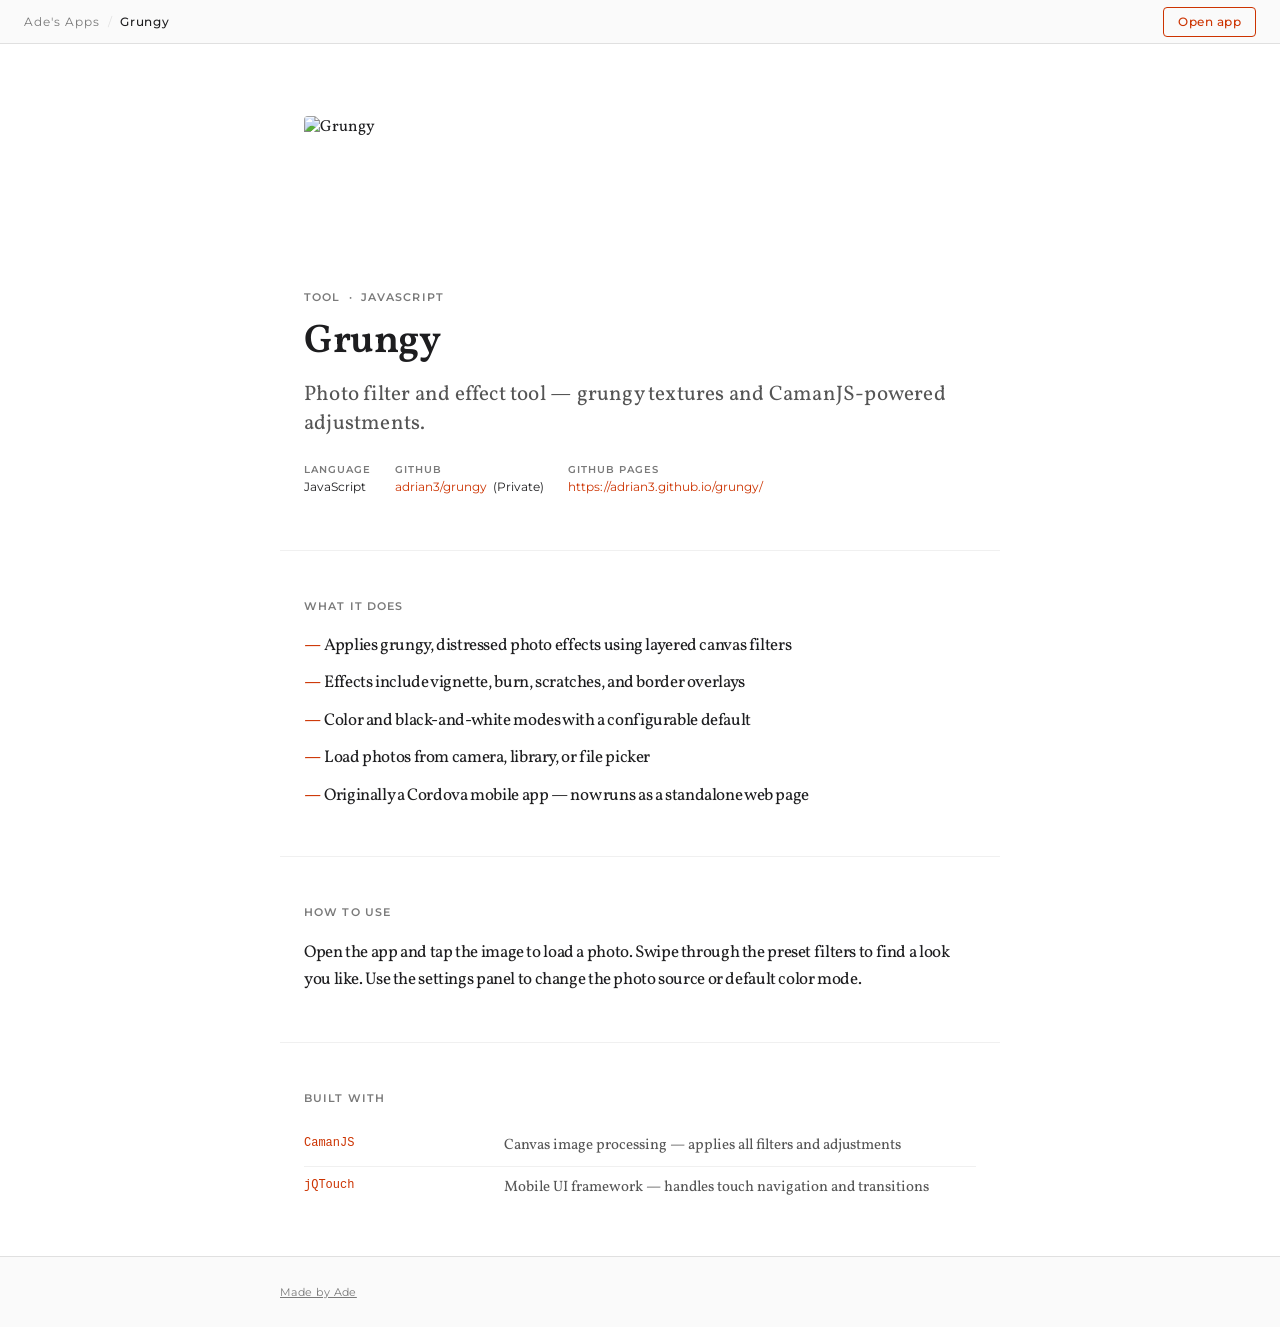
==== info.html @ d9878566 "Add info.html and images/icon.png Co-Authored-By: Claude Sonnet 4.6 <noreply@anthropic.com>" ====
<!DOCTYPE html>
<html lang="en">
<head>
  <meta charset="UTF-8">
  <meta name="viewport" content="width=device-width, initial-scale=1.0">
  <title>Grungy — Info</title>
  <link rel="preconnect" href="https://fonts.googleapis.com">
  <link rel="preconnect" href="https://fonts.gstatic.com" crossorigin>
  <link href="https://fonts.googleapis.com/css2?family=Vollkorn:ital,wght@0,400;0,600;1,400&family=Montserrat:wght@400;500;600&display=swap" rel="stylesheet">
  <style>
    *, *::before, *::after { box-sizing: border-box; }
    * { margin: 0; }

    :root {
      --primary:       #cc3300;
      --primary-focus: #a32900;
      --canvas:        #ffffff;
      --parchment:     #fafafa;
      --ink:           #1d1d1f;
      --muted:         #555555;
      --muted-soft:    #7a7a7a;
      --hairline:      #e0e0e0;
      --divider:       #f0f0f0;
      --radius:        4px;
      --font-serif:    "Vollkorn", Georgia, serif;
      --font-sans:     "Montserrat", Arial, sans-serif;
      --font-mono:     ui-monospace, SFMono-Regular, Menlo, monospace;
    }

    body {
      font-family: var(--font-serif);
      background: var(--canvas);
      color: var(--ink);
      min-height: 100vh;
      -webkit-font-smoothing: antialiased;
    }

    .top-nav {
      position: sticky; top: 0; z-index: 100;
      background: var(--parchment);
      border-bottom: 1px solid var(--hairline);
      height: 44px;
      display: flex; align-items: center;
      padding: 0 24px; gap: 8px;
    }
    .nav-link {
      font-family: var(--font-sans); font-size: 12px; font-weight: 400;
      letter-spacing: 0.08em; color: var(--muted-soft); text-decoration: none;
    }
    .nav-link:hover { color: var(--ink); }
    .nav-sep { font-family: var(--font-sans); font-size: 12px; color: var(--hairline); }
    .nav-current {
      font-family: var(--font-sans); font-size: 12px; font-weight: 500;
      letter-spacing: 0.08em; color: var(--ink);
    }
    .nav-launch {
      margin-left: auto;
      font-family: var(--font-sans); font-size: 12px; font-weight: 500;
      letter-spacing: 0.04em; color: var(--primary); text-decoration: none;
      padding: 6px 14px; border: 1px solid var(--primary); border-radius: var(--radius);
      height: 30px; display: flex; align-items: center;
      transition: background 0.15s, color 0.15s;
    }
    .nav-launch:hover { background: var(--primary); color: #fff; }

    .hero {
      padding: 72px 24px 56px;
      max-width: 720px; margin: 0 auto;
    }
    .hero-icon {
      width: 150px; height: 150px;
      object-fit: cover;
      border-radius: var(--radius);
      margin-bottom: 24px;
      display: block;
    }
    .hero-label {
      font-family: var(--font-sans); font-size: 11px; font-weight: 600;
      letter-spacing: 0.1em; text-transform: uppercase;
      color: var(--muted-soft); margin-bottom: 16px;
    }
    .hero h1 {
      font-family: var(--font-serif); font-size: 40px; font-weight: 600;
      line-height: 1.1; letter-spacing: -0.01em; color: var(--ink);
    }
    .hero-tagline {
      margin-top: 16px; font-size: 21px; font-weight: 400;
      line-height: 1.4; color: var(--muted); letter-spacing: 0.01em;
    }
    .hero-meta {
      margin-top: 24px; display: flex; gap: 24px; flex-wrap: wrap;
    }
    .meta-item { display: flex; flex-direction: column; gap: 3px; }
    .meta-label {
      font-family: var(--font-sans); font-size: 10px; font-weight: 600;
      letter-spacing: 0.1em; text-transform: uppercase; color: var(--muted-soft);
    }
    .meta-value { font-family: var(--font-sans); font-size: 12px; color: var(--ink); }
    .meta-value.server { color: var(--muted); }

    .section-divider {
      max-width: 720px; margin: 0 auto; padding: 0 24px;
      border: none; border-top: 1px solid var(--divider);
    }

    /* Custom content styles — available for use in the custom block */
    .section {
      max-width: 720px; margin: 0 auto; padding: 48px 24px;
      border-bottom: 1px solid var(--divider);
    }
    .section:last-of-type { border-bottom: none; }
    .section-heading {
      font-family: var(--font-sans); font-size: 11px; font-weight: 600;
      letter-spacing: 0.1em; text-transform: uppercase;
      color: var(--muted-soft); margin-bottom: 20px;
    }
    .section p {
      font-size: 17px; line-height: 1.6;
      letter-spacing: -0.374px; color: var(--ink);
    }
    .section p + p { margin-top: 16px; }
    .feature-list { list-style: none; padding: 0; display: flex; flex-direction: column; gap: 12px; }
    .feature-list li {
      font-size: 17px; line-height: 1.5;
      letter-spacing: -0.374px; color: var(--ink);
      padding-left: 20px; position: relative;
    }
    .feature-list li::before {
      content: "—"; position: absolute; left: 0;
      color: var(--primary); font-weight: 600;
    }
    .code-block {
      margin-top: 20px; background: var(--parchment);
      border: 1px solid var(--hairline); border-radius: var(--radius);
      padding: 16px 20px;
    }
    .code-block pre {
      font-family: var(--font-mono); font-size: 13px; line-height: 1.6;
      color: var(--ink); white-space: pre; overflow-x: auto;
    }
    .file-table { width: 100%; border-collapse: collapse; margin-top: 4px; }
    .file-table tr { border-bottom: 1px solid var(--divider); }
    .file-table tr:last-child { border-bottom: none; }
    .file-table td { padding: 10px 0; font-size: 15px; line-height: 1.4; vertical-align: top; }
    .file-table td:first-child {
      font-family: var(--font-mono); font-size: 12px; color: var(--ink);
      width: 200px; padding-right: 24px; white-space: nowrap;
    }
    .file-table td:first-child a {
      color: var(--primary); text-decoration: none;
    }
    .file-table td:first-child a:hover { text-decoration: underline; }
    .file-table td:last-child { color: var(--muted); }
    .image-strip {
      margin: 48px 0; overflow-x: auto; display: flex; gap: 3px;
      padding: 0 24px; scrollbar-width: none;
    }
    .image-strip::-webkit-scrollbar { display: none; }
    .image-strip img {
      height: 240px; width: auto; display: block; flex-shrink: 0;
      box-shadow: rgba(0,0,0,0.22) 3px 5px 30px 0;
    }

    .site-footer {
      background: var(--parchment); border-top: 1px solid var(--hairline);
      padding: 28px 24px;
    }
    .site-footer-inner {
      max-width: 720px; margin: 0 auto;
      display: flex; align-items: center; justify-content: space-between;
      gap: 16px; flex-wrap: wrap;
    }
    .site-footer p {
      font-family: var(--font-sans); font-size: 11px;
      letter-spacing: 0.04em; color: var(--muted-soft);
    }
    .footer-launch {
      font-family: var(--font-sans); font-size: 13px; font-weight: 500;
      color: var(--primary); text-decoration: none;
      display: flex; align-items: center; gap: 6px;
    }
    .footer-launch:hover { color: var(--primary-focus); }

    @media (max-width: 640px) {
      .hero h1 { font-size: 28px; }
      .hero { padding: 48px 16px 40px; }
      .section { padding: 40px 16px; }
      .image-strip { padding: 0 16px; }
      .image-strip img { height: 160px; }
    }
  </style>
</head>
<body>

<!-- BEGIN GENERATED -->
  <nav class="top-nav">
    <a href="../index.html" class="nav-link">Ade's Apps</a>
    <span class="nav-sep">/</span>
    <span class="nav-current">Grungy</span>
    <a href="index.html" class="nav-launch">Open app</a>
  </nav>

  <header class="hero">
    <img src="images/icon.png" alt="Grungy" class="hero-icon">
    <div class="hero-label">Tool  &nbsp;·&nbsp;  JavaScript</div>
    <h1>Grungy</h1>
    <p class="hero-tagline">Photo filter and effect tool — grungy textures and CamanJS-powered adjustments.</p>
    <div class="hero-meta">
      <div class="meta-item">
        <span class="meta-label">Language</span>
        <span class="meta-value">JavaScript</span>
      </div>
      <div class="meta-item">
        <span class="meta-label">GitHub</span>
        <span class="meta-value"><a href="https://github.com/adrian3/grungy" target="_blank" rel="noopener" style="color:var(--primary);text-decoration:none;">adrian3/grungy</a> &nbsp;(Private)</span>
      </div>
      <div class="meta-item">
        <span class="meta-label">GitHub Pages</span>
        <span class="meta-value"><a href="https://adrian3.github.io/grungy/" target="_blank" rel="noopener" style="color:var(--primary);text-decoration:none;">https://adrian3.github.io/grungy/</a></span>
      </div>
    </div>
  </header>

  <hr class="section-divider">
<!-- END GENERATED -->

<!-- BEGIN CUSTOM -->

  <section class="section">
    <div class="section-heading">What it does</div>
    <ul class="feature-list">
      <li>Applies grungy, distressed photo effects using layered canvas filters</li>
      <li>Effects include vignette, burn, scratches, and border overlays</li>
      <li>Color and black-and-white modes with a configurable default</li>
      <li>Load photos from camera, library, or file picker</li>
      <li>Originally a Cordova mobile app — now runs as a standalone web page</li>
    </ul>
  </section>

  <section class="section">
    <div class="section-heading">How to use</div>
    <p>Open the app and tap the image to load a photo. Swipe through the preset filters to find a look you like. Use the settings panel to change the photo source or default color mode.</p>
  </section>

  <section class="section">
    <div class="section-heading">Built with</div>
    <table class="file-table">
      <tr>
        <td><a href="https://camanjs.com" target="_blank" rel="noopener">CamanJS</a></td>
        <td>Canvas image processing — applies all filters and adjustments</td>
      </tr>
      <tr>
        <td><a href="https://github.com/paulirish/jQTouch" target="_blank" rel="noopener">jQTouch</a></td>
        <td>Mobile UI framework — handles touch navigation and transitions</td>
      </tr>
    </table>
  </section>

<!-- END CUSTOM -->

<!-- BEGIN GENERATED FOOTER -->
  <footer class="site-footer">
    <div class="site-footer-inner">
      <p><a href="https://adrian3.com" style="color:var(--muted-soft);">Made by Ade</a></p>
    </div>
  </footer>
<!-- END GENERATED FOOTER -->

</body>
</html>
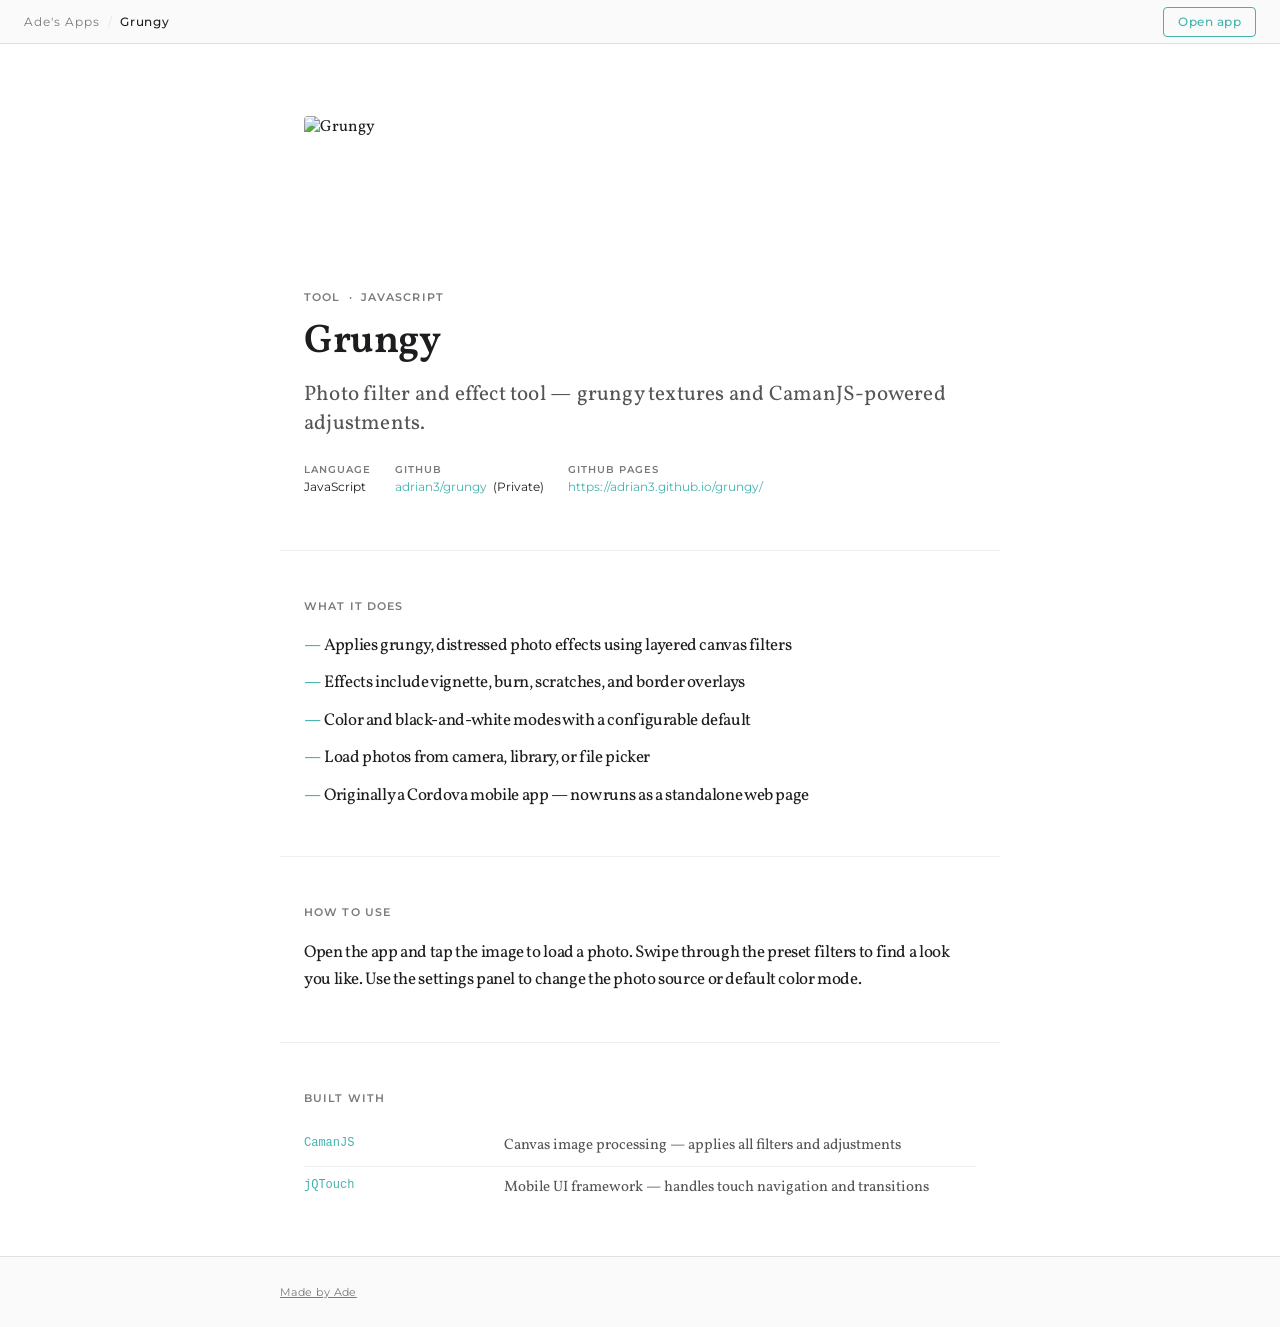
==== commit 33211b70: "Update primary design-system color" ====
--- a/info.html
+++ b/info.html
@@ -12,8 +12,8 @@
     * { margin: 0; }
 
     :root {
-      --primary:       #cc3300;
-      --primary-focus: #a32900;
+      --primary:       #43b3ae;
+      --primary-focus: #2a7a76;
       --canvas:        #ffffff;
       --parchment:     #fafafa;
       --ink:           #1d1d1f;
